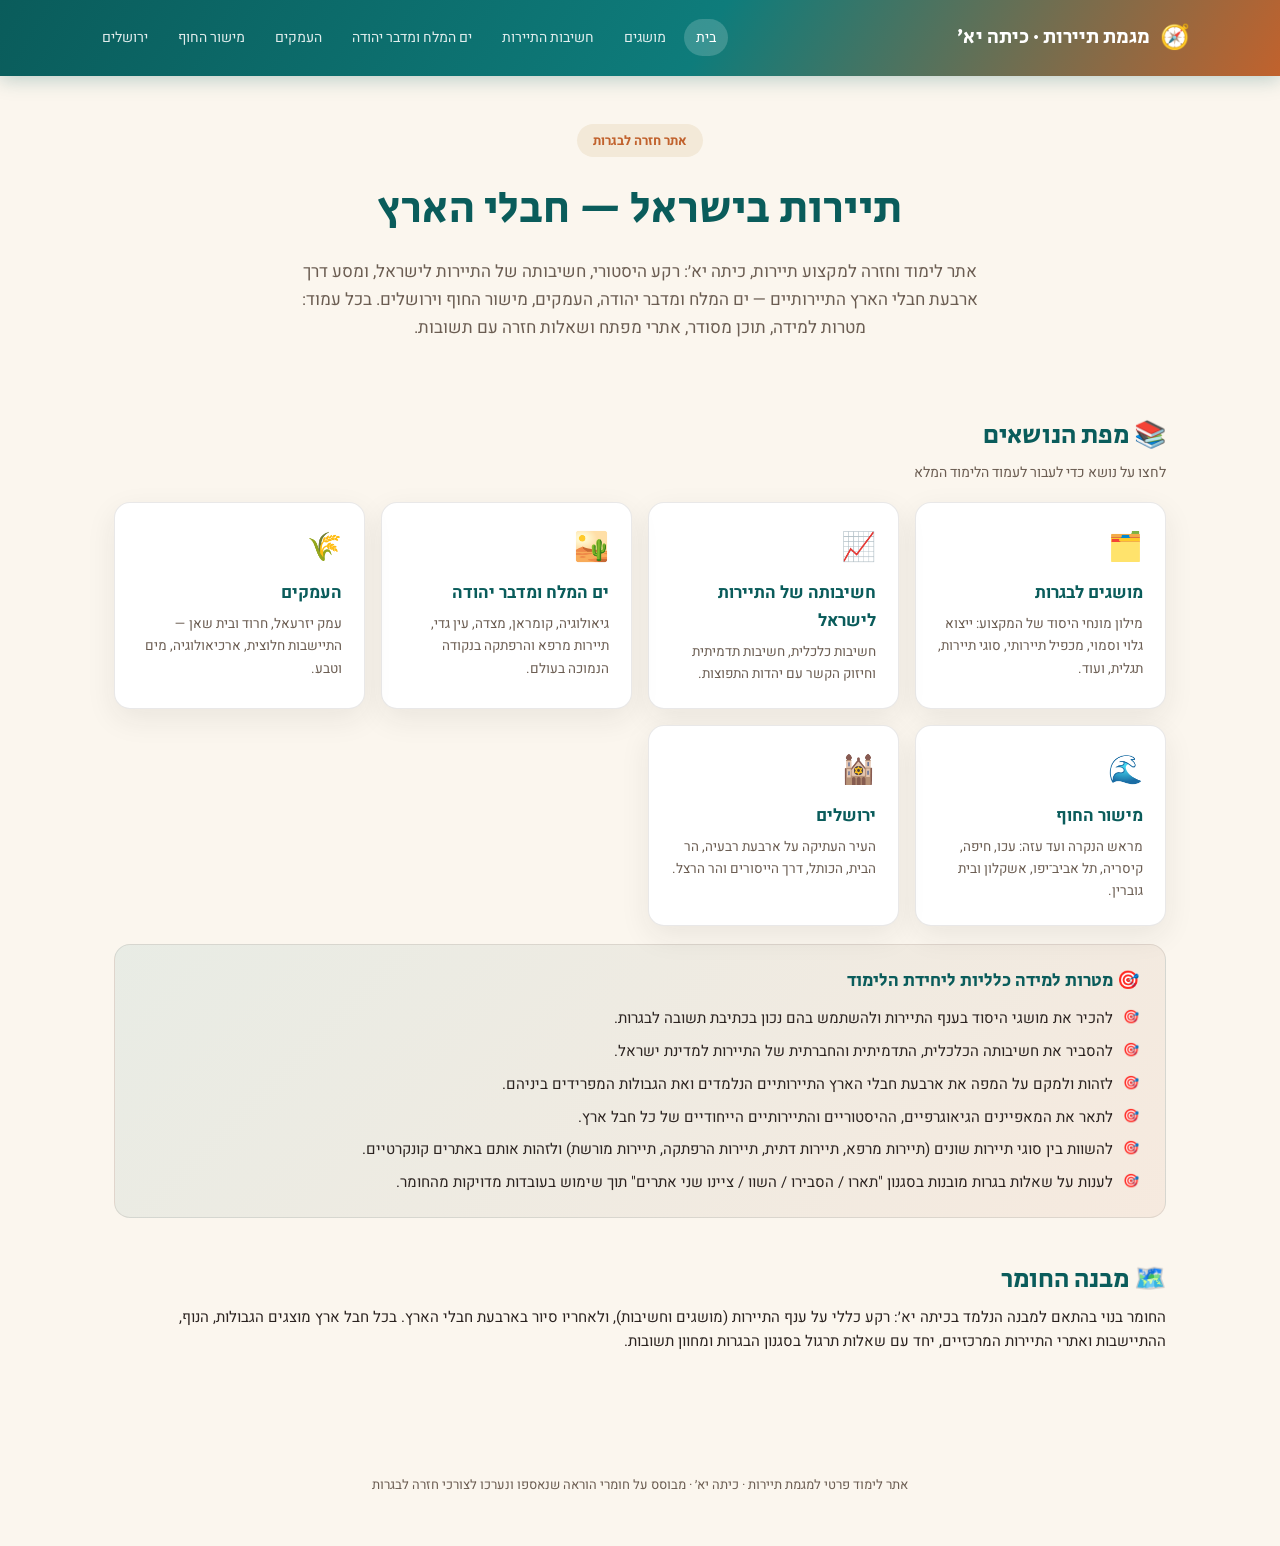
==== index.html @ bbb422c7 "Add files via upload" ====
<!DOCTYPE html>
<html lang="he" dir="rtl">
<head>
<meta charset="UTF-8">
<meta name="viewport" content="width=device-width, initial-scale=1.0">
<title>מגמת תיירות כיתה יא — חזרה לבגרות</title>
<link href="https://fonts.googleapis.com/css2?family=Heebo:wght@300;400;500;700;800&family=Secular+One&display=swap" rel="stylesheet">
<link rel="stylesheet" href="style.css">
</head>
<body>

<header class="site-header">
  <div class="header-inner">
    <div class="brand"><span class="emoji">🧭</span> מגמת תיירות · כיתה יא׳</div>
    <nav class="main-nav">
      <a href="index.html" class="active">בית</a>
      <a href="musagim.html">מושגים</a>
      <a href="hashivut.html">חשיבות התיירות</a>
      <a href="yam-hamelach.html">ים המלח ומדבר יהודה</a>
      <a href="haamakim.html">העמקים</a>
      <a href="mishor-hachof.html">מישור החוף</a>
      <a href="yerushalayim.html">ירושלים</a>
    </nav>
  </div>
</header>

<section class="hero">
  <span class="eyebrow">אתר חזרה לבגרות</span>
  <h1>תיירות בישראל — חבלי הארץ</h1>
  <p class="lead">אתר לימוד וחזרה למקצוע תיירות, כיתה יא׳: רקע היסטורי, חשיבותה של התיירות לישראל, ומסע דרך ארבעת חבלי הארץ התיירותיים — ים המלח ומדבר יהודה, העמקים, מישור החוף וירושלים. בכל עמוד: מטרות למידה, תוכן מסודר, אתרי מפתח ושאלות חזרה עם תשובות.</p>
</section>

<main>

  <div class="section">
    <div class="section-title">📚 מפת הנושאים</div>
    <div class="section-sub">לחצו על נושא כדי לעבור לעמוד הלימוד המלא</div>
    <div class="grid">
      <a class="region-card" href="musagim.html">
        <div class="emoji">🗂️</div>
        <h3>מושגים לבגרות</h3>
        <p>מילון מונחי היסוד של המקצוע: ייצוא גלוי וסמוי, מכפיל תיירותי, סוגי תיירות, תגלית, ועוד.</p>
      </a>
      <a class="region-card" href="hashivut.html">
        <div class="emoji">📈</div>
        <h3>חשיבותה של התיירות לישראל</h3>
        <p>חשיבות כלכלית, חשיבות תדמיתית וחיזוק הקשר עם יהדות התפוצות.</p>
      </a>
      <a class="region-card" href="yam-hamelach.html">
        <div class="emoji">🏜️</div>
        <h3>ים המלח ומדבר יהודה</h3>
        <p>גיאולוגיה, קומראן, מצדה, עין גדי, תיירות מרפא והרפתקה בנקודה הנמוכה בעולם.</p>
      </a>
      <a class="region-card" href="haamakim.html">
        <div class="emoji">🌾</div>
        <h3>העמקים</h3>
        <p>עמק יזרעאל, חרוד ובית שאן — התיישבות חלוצית, ארכיאולוגיה, מים וטבע.</p>
      </a>
      <a class="region-card" href="mishor-hachof.html">
        <div class="emoji">🌊</div>
        <h3>מישור החוף</h3>
        <p>מראש הנקרה ועד עזה: עכו, חיפה, קיסריה, תל אביב־יפו, אשקלון ובית גוברין.</p>
      </a>
      <a class="region-card" href="yerushalayim.html">
        <div class="emoji">🕍</div>
        <h3>ירושלים</h3>
        <p>העיר העתיקה על ארבעת רבעיה, הר הבית, הכותל, דרך הייסורים והר הרצל.</p>
      </a>
    </div>
  </div>

  <div class="section goals-box">
    <h2>🎯 מטרות למידה כלליות ליחידת הלימוד</h2>
    <ul>
      <li>להכיר את מושגי היסוד בענף התיירות ולהשתמש בהם נכון בכתיבת תשובה לבגרות.</li>
      <li>להסביר את חשיבותה הכלכלית, התדמיתית והחברתית של התיירות למדינת ישראל.</li>
      <li>לזהות ולמקם על המפה את ארבעת חבלי הארץ התיירותיים הנלמדים ואת הגבולות המפרידים ביניהם.</li>
      <li>לתאר את המאפיינים הגיאוגרפיים, ההיסטוריים והתיירותיים הייחודיים של כל חבל ארץ.</li>
      <li>להשוות בין סוגי תיירות שונים (תיירות מרפא, תיירות דתית, תיירות הרפתקה, תיירות מורשת) ולזהות אותם באתרים קונקרטיים.</li>
      <li>לענות על שאלות בגרות מובנות בסגנון "תארו / הסבירו / השוו / ציינו שני אתרים" תוך שימוש בעובדות מדויקות מהחומר.</li>
    </ul>
  </div>

  <div class="section">
    <div class="section-title">🗺️ מבנה החומר</div>
    <div class="prose">
      <p>החומר בנוי בהתאם למבנה הנלמד בכיתה יא׳: רקע כללי על ענף התיירות (מושגים וחשיבות), ולאחריו סיור בארבעת חבלי הארץ. בכל חבל ארץ מוצגים הגבולות, הנוף, ההתיישבות ואתרי התיירות המרכזיים, יחד עם שאלות תרגול בסגנון הבגרות ומחוון תשובות.</p>
    </div>
  </div>

</main>

<footer class="site-footer">
  אתר לימוד פרטי למגמת תיירות · כיתה יא׳ · מבוסס על חומרי הוראה שנאספו ונערכו לצורכי חזרה לבגרות
</footer>

</body>
</html>
---- style.css ----
/* מגמת תיירות — כיתה יא — אתר חזרה לבגרות */
*, *::before, *::after { box-sizing: border-box; margin: 0; padding: 0; }

:root {
  --sand: #FBF6EE;
  --sand-2: #F3E9D8;
  --card: #FFFFFF;
  --ink: #2B2320;
  --ink-soft: #6B5D52;
  --teal: #0E7C7B;
  --teal-dark: #0A5C5B;
  --terracotta: #C1622D;
  --terracotta-light: #E8935A;
  --gold: #C99A2E;
  --border: rgba(43,35,32,0.10);
  --shadow: 0 10px 30px rgba(43,35,32,0.08);
  --radius: 16px;
  --font-display: 'Secular One', 'Heebo', sans-serif;
}

html { scroll-behavior: smooth; }

body {
  font-family: 'Heebo', sans-serif;
  background: var(--sand);
  color: var(--ink);
  line-height: 1.65;
  min-height: 100vh;
}

a { color: var(--teal-dark); text-decoration: none; }
a:hover { text-decoration: underline; }

img { max-width: 100%; display: block; }

/* ===== Header ===== */
header.site-header {
  background: linear-gradient(120deg, var(--teal-dark), var(--teal) 55%, var(--terracotta));
  color: #fff;
  padding: 18px 24px;
  position: sticky;
  top: 0;
  z-index: 50;
  box-shadow: 0 4px 18px rgba(10,92,91,0.25);
}
.header-inner {
  max-width: 1100px;
  margin: 0 auto;
  display: flex;
  align-items: center;
  justify-content: space-between;
  gap: 16px;
  flex-wrap: wrap;
}
.brand {
  display: flex;
  align-items: center;
  gap: 10px;
  font-family: var(--font-display);
  font-size: 20px;
}
.brand .emoji { font-size: 24px; }
nav.main-nav {
  display: flex;
  gap: 6px;
  flex-wrap: wrap;
  font-size: 14px;
}
nav.main-nav a {
  color: #fff;
  opacity: 0.88;
  padding: 7px 12px;
  border-radius: 999px;
  transition: background 0.15s, opacity 0.15s;
}
nav.main-nav a:hover, nav.main-nav a.active {
  background: rgba(255,255,255,0.18);
  opacity: 1;
  text-decoration: none;
}

/* ===== Hero ===== */
.hero {
  max-width: 1100px;
  margin: 0 auto;
  padding: 48px 24px 20px;
  text-align: center;
}
.hero .eyebrow {
  display: inline-block;
  background: var(--sand-2);
  color: var(--terracotta);
  font-weight: 700;
  font-size: 13px;
  padding: 6px 16px;
  border-radius: 999px;
  margin-bottom: 16px;
}
.hero h1 {
  font-family: var(--font-display);
  font-size: clamp(28px, 5vw, 44px);
  font-weight: 400;
  color: var(--teal-dark);
  margin-bottom: 12px;
}
.hero p.lead {
  color: var(--ink-soft);
  font-size: 17px;
  max-width: 680px;
  margin: 0 auto;
}

/* ===== Layout ===== */
main {
  max-width: 1100px;
  margin: 0 auto;
  padding: 12px 24px 80px;
}

.section {
  margin-top: 40px;
}
.section-title {
  font-family: var(--font-display);
  font-size: 26px;
  font-weight: 400;
  color: var(--teal-dark);
  margin-bottom: 4px;
  display: flex;
  align-items: center;
  gap: 10px;
}
.section-sub {
  color: var(--ink-soft);
  font-size: 14px;
  margin-bottom: 18px;
}

/* ===== Learning objectives box ===== */
.goals-box {
  background: linear-gradient(135deg, rgba(14,124,123,0.08), rgba(193,98,45,0.08));
  border: 1px solid var(--border);
  border-radius: var(--radius);
  padding: 22px 26px;
  margin: 18px 0 30px;
}
.goals-box h2 {
  font-family: var(--font-display);
  font-weight: 400;
  font-size: 18px;
  color: var(--teal-dark);
  margin-bottom: 10px;
  display: flex;
  align-items: center;
  gap: 8px;
}
.goals-box ul { list-style: none; display: grid; gap: 8px; }
.goals-box li {
  padding-right: 26px;
  position: relative;
  font-size: 15px;
}
.goals-box li::before {
  content: "🎯";
  position: absolute;
  right: 0;
  top: 0;
  font-size: 13px;
}

/* ===== Cards / grid ===== */
.grid {
  display: grid;
  grid-template-columns: repeat(auto-fit, minmax(230px, 1fr));
  gap: 16px;
  margin: 16px 0;
}
.card {
  background: var(--card);
  border: 1px solid var(--border);
  border-radius: var(--radius);
  padding: 18px 20px;
  box-shadow: var(--shadow);
}
.card h3 {
  font-size: 16px;
  color: var(--teal-dark);
  margin-bottom: 8px;
  display: flex;
  align-items: center;
  gap: 6px;
}
.card p, .card ul { font-size: 14px; color: var(--ink); }
.card ul { padding-right: 18px; margin-top: 6px; }
.card .tag {
  display: inline-block;
  font-size: 11px;
  font-weight: 700;
  color: var(--terracotta);
  background: rgba(193,98,45,0.08);
  padding: 2px 9px;
  border-radius: 999px;
  margin-bottom: 8px;
}

/* nav cards on home page */
.region-card {
  display: block;
  background: var(--card);
  border: 1px solid var(--border);
  border-radius: var(--radius);
  padding: 22px;
  box-shadow: var(--shadow);
  transition: transform 0.15s ease, box-shadow 0.15s ease;
}
.region-card:hover {
  transform: translateY(-3px);
  box-shadow: 0 16px 34px rgba(43,35,32,0.14);
  text-decoration: none;
}
.region-card .emoji { font-size: 28px; margin-bottom: 8px; }
.region-card h3 { font-size: 17px; color: var(--teal-dark); margin-bottom: 6px; }
.region-card p { font-size: 13.5px; color: var(--ink-soft); }

/* ===== Prose sections ===== */
.prose h3 {
  font-size: 18px;
  color: var(--terracotta);
  margin: 26px 0 8px;
  display: flex;
  align-items: center;
  gap: 8px;
}
.prose h4 {
  font-size: 15.5px;
  color: var(--teal-dark);
  margin: 16px 0 6px;
}
.prose p { margin-bottom: 10px; font-size: 15px; }
.prose ul, .prose ol { padding-right: 22px; margin-bottom: 10px; font-size: 15px; }
.prose li { margin-bottom: 4px; }
.prose strong { color: var(--teal-dark); }

.divider {
  border: none;
  border-top: 1px dashed var(--border);
  margin: 28px 0;
}

/* ===== Sites table ===== */
.sites-table {
  width: 100%;
  border-collapse: collapse;
  background: var(--card);
  border-radius: var(--radius);
  overflow: hidden;
  box-shadow: var(--shadow);
  font-size: 14px;
  margin: 16px 0;
}
.sites-table th {
  background: var(--teal-dark);
  color: #fff;
  padding: 10px 14px;
  text-align: right;
  font-weight: 600;
  font-size: 13px;
}
.sites-table td {
  padding: 10px 14px;
  border-top: 1px solid var(--border);
  vertical-align: top;
}
.sites-table tr:nth-child(even) td { background: var(--sand-2); }

/* ===== Terms glossary ===== */
.term-card {
  background: var(--card);
  border: 1px solid var(--border);
  border-right: 4px solid var(--gold);
  border-radius: 12px;
  padding: 14px 18px;
  box-shadow: var(--shadow);
}
.term-card .term-num {
  font-size: 11px;
  color: var(--terracotta);
  font-weight: 700;
}
.term-card h3 {
  font-size: 15.5px;
  color: var(--teal-dark);
  margin: 2px 0 6px;
}
.term-card p { font-size: 13.5px; color: var(--ink); }

/* ===== Q&A accordion ===== */
details.qa {
  background: var(--card);
  border: 1px solid var(--border);
  border-radius: 12px;
  margin-bottom: 10px;
  box-shadow: var(--shadow);
  overflow: hidden;
}
details.qa > summary {
  cursor: pointer;
  padding: 14px 18px;
  font-weight: 600;
  font-size: 14.5px;
  color: var(--ink);
  list-style: none;
  display: flex;
  align-items: flex-start;
  gap: 10px;
}
details.qa > summary::-webkit-details-marker { display: none; }
details.qa > summary::before {
  content: "❓";
  flex-shrink: 0;
}
details.qa[open] > summary { border-bottom: 1px solid var(--border); color: var(--teal-dark); }
details.qa .answer {
  padding: 12px 18px 16px;
  font-size: 14px;
  background: var(--sand-2);
}
details.qa .answer::before {
  content: "✅ ";
}

/* ===== Source note ===== */
.source-note {
  background: var(--sand-2);
  border-radius: 12px;
  padding: 14px 18px;
  font-size: 12.5px;
  color: var(--ink-soft);
  margin-top: 30px;
}

/* ===== Breadcrumb ===== */
.breadcrumb {
  font-size: 13px;
  color: var(--ink-soft);
  margin-bottom: 10px;
}
.breadcrumb a { color: var(--ink-soft); }

/* ===== Footer ===== */
footer.site-footer {
  text-align: center;
  padding: 30px 24px 50px;
  color: var(--ink-soft);
  font-size: 13px;
}

@media (max-width: 640px) {
  nav.main-nav { justify-content: center; width: 100%; }
  .header-inner { justify-content: center; text-align: center; }
}
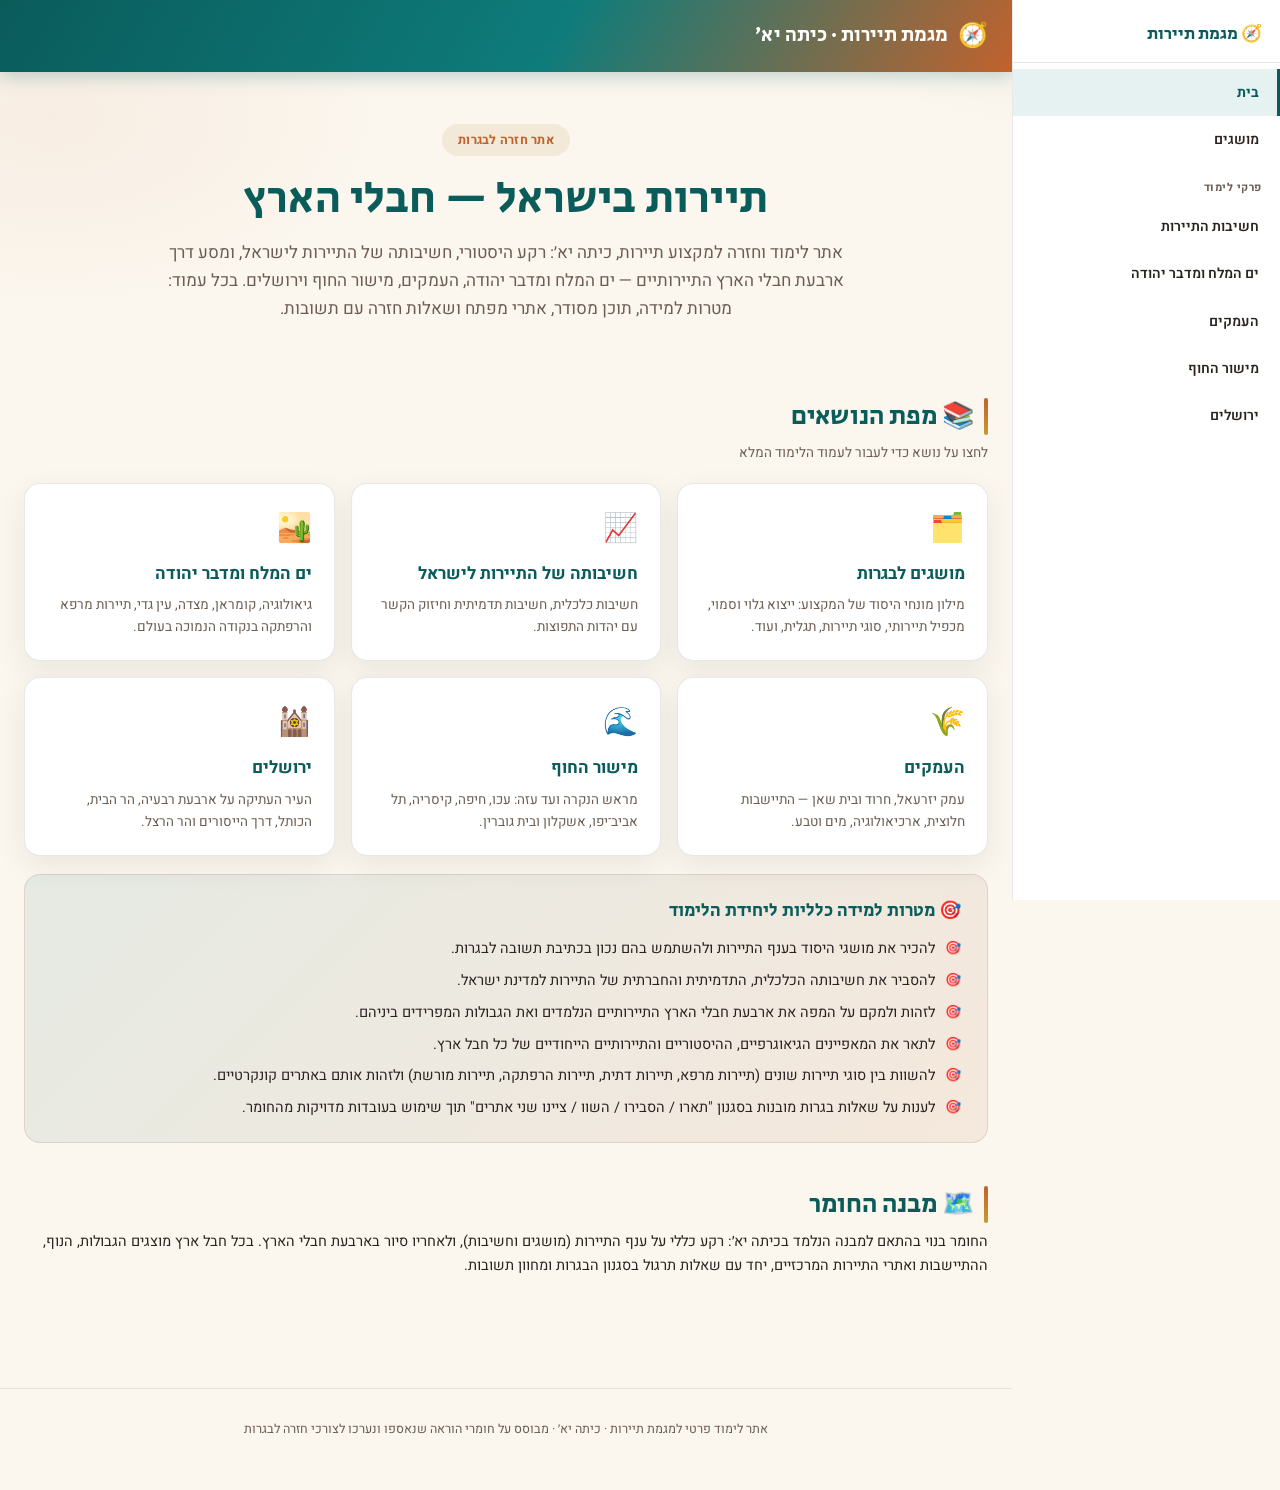
==== commit 559824fc: "הוספת סרגל צדדי לניווט ומשוב תשובות פתוחות ישירות בעמוד - סרגל צדדי (side-nav) מחליף את תפריט הניווט" ====
--- a/index.html
+++ b/index.html
@@ -8,6 +8,23 @@
 <link rel="stylesheet" href="style.css">
 </head>
 <body>
+
+<button class="sidebar-toggle" onclick="toggleSidebar(true)" aria-label="תפריט">☰</button>
+<div class="side-nav-overlay" id="sideNavOverlay" onclick="toggleSidebar(false)"></div>
+<nav class="side-nav" id="sideNav">
+  <div class="side-nav-head">
+    <span>🧭 מגמת תיירות</span>
+    <button class="side-nav-close" onclick="toggleSidebar(false)" aria-label="סגירה">✕</button>
+  </div>
+  <a href="index.html" class="active">בית</a>
+  <a href="musagim.html">מושגים</a>
+  <div class="side-nav-divider">פרקי לימוד</div>
+  <a href="hashivut.html">חשיבות התיירות</a>
+  <a href="yam-hamelach.html">ים המלח ומדבר יהודה</a>
+  <a href="haamakim.html">העמקים</a>
+  <a href="mishor-hachof.html">מישור החוף</a>
+  <a href="yerushalayim.html">ירושלים</a>
+</nav>
 
 <header class="site-header">
   <div class="header-inner">
@@ -94,5 +111,12 @@
   אתר לימוד פרטי למגמת תיירות · כיתה יא׳ · מבוסס על חומרי הוראה שנאספו ונערכו לצורכי חזרה לבגרות
 </footer>
 
+<script>
+function toggleSidebar(open) {
+  document.getElementById('sideNav').classList.toggle('open', open);
+  document.getElementById('sideNavOverlay').classList.toggle('open', open);
+}
+</script>
+
 </body>
 </html>
--- a/style.css
+++ b/style.css
@@ -14,30 +14,51 @@
   --gold: #C99A2E;
   --border: rgba(43,35,32,0.10);
   --shadow: 0 10px 30px rgba(43,35,32,0.08);
+  --shadow-lg: 0 18px 40px rgba(43,35,32,0.14);
   --radius: 16px;
+  --radius-sm: 12px;
   --font-display: 'Secular One', 'Heebo', sans-serif;
-}
-
-html { scroll-behavior: smooth; }
+  --ease: cubic-bezier(.22,1,.36,1);
+}
+
+@media (prefers-reduced-motion: reduce) {
+  *, *::before, *::after { animation-duration: 0.01ms !important; animation-iteration-count: 1 !important; transition-duration: 0.01ms !important; scroll-behavior: auto !important; }
+}
+
+html { scroll-behavior: smooth; -webkit-text-size-adjust: 100%; }
+html, body { max-width: 100%; overflow-x: hidden; }
 
 body {
   font-family: 'Heebo', sans-serif;
-  background: var(--sand);
+  background:
+    radial-gradient(680px 380px at 88% -6%, rgba(14,124,123,0.07), transparent 60%),
+    radial-gradient(600px 340px at 4% 8%, rgba(193,98,45,0.06), transparent 55%),
+    var(--sand);
   color: var(--ink);
   line-height: 1.65;
   min-height: 100vh;
+  font-size: 15.5px;
 }
 
 a { color: var(--teal-dark); text-decoration: none; }
 a:hover { text-decoration: underline; }
 
-img { max-width: 100%; display: block; }
+img { max-width: 100%; display: block; border-radius: var(--radius-sm); }
+iframe, video { max-width: 100%; border-radius: var(--radius-sm); border: none; }
+
+:focus-visible {
+  outline: 3px solid var(--terracotta-light);
+  outline-offset: 2px;
+  border-radius: 4px;
+}
+
+::selection { background: rgba(14,124,123,0.22); color: var(--ink); }
 
 /* ===== Header ===== */
 header.site-header {
   background: linear-gradient(120deg, var(--teal-dark), var(--teal) 55%, var(--terracotta));
   color: #fff;
-  padding: 18px 24px;
+  padding: 16px 24px;
   position: sticky;
   top: 0;
   z-index: 50;
@@ -58,32 +79,83 @@
   gap: 10px;
   font-family: var(--font-display);
   font-size: 20px;
+  white-space: nowrap;
 }
 .brand .emoji { font-size: 24px; }
 nav.main-nav {
-  display: flex;
-  gap: 6px;
-  flex-wrap: wrap;
-  font-size: 14px;
-}
+  display: none;
+}
+/* main-nav הוחלף בסרגל הצדדי (.side-nav) למטה — נשאר במסמך רק כגיבוי, מוסתר בקוד */
 nav.main-nav a {
   color: #fff;
   opacity: 0.88;
-  padding: 7px 12px;
+  padding: 8px 13px;
   border-radius: 999px;
-  transition: background 0.15s, opacity 0.15s;
-}
-nav.main-nav a:hover, nav.main-nav a.active {
-  background: rgba(255,255,255,0.18);
+  transition: background 0.15s var(--ease), opacity 0.15s var(--ease);
+  white-space: nowrap;
+}
+nav.main-nav a:hover, nav.main-nav a:focus-visible {
+  background: rgba(255,255,255,0.16);
   opacity: 1;
   text-decoration: none;
+}
+nav.main-nav a.active {
+  background: rgba(255,255,255,0.94);
+  color: var(--teal-dark);
+  opacity: 1;
+  font-weight: 700;
+  text-decoration: none;
+}
+
+/* ===== סרגל צדדי — ניווט ראשי באתר ===== */
+.sidebar-toggle {
+  position: fixed; top: 14px; right: 14px; z-index: 900;
+  width: 42px; height: 42px; border-radius: 12px; border: 1px solid var(--border);
+  background: var(--card); color: var(--ink); font-size: 19px; cursor: pointer;
+  box-shadow: var(--shadow); display: flex; align-items: center; justify-content: center;
+}
+.sidebar-toggle:hover { border-color: var(--teal); color: var(--teal-dark); }
+.side-nav-overlay {
+  position: fixed; inset: 0; background: rgba(43,35,32,0.4); z-index: 950;
+  opacity: 0; pointer-events: none; transition: opacity 0.2s var(--ease);
+}
+.side-nav-overlay.open { opacity: 1; pointer-events: auto; }
+.side-nav {
+  position: fixed; top: 0; right: 0; bottom: 0; width: 268px; max-width: 82vw;
+  background: var(--card); z-index: 960; box-shadow: -8px 0 30px rgba(43,35,32,0.22);
+  transform: translateX(100%); transition: transform 0.25s var(--ease);
+  display: flex; flex-direction: column; padding: 10px 0 18px; overflow-y: auto;
+}
+.side-nav.open { transform: translateX(0); }
+.side-nav-head {
+  display: flex; align-items: center; justify-content: space-between;
+  padding: 10px 18px 14px; font-family: var(--font-display); font-weight: 400; font-size: 17px;
+  color: var(--teal-dark); border-bottom: 1px solid var(--border); margin-bottom: 6px;
+}
+.side-nav-close { background: none; border: none; font-size: 18px; cursor: pointer; color: var(--ink-soft); }
+.side-nav a {
+  display: block; padding: 12px 18px; color: var(--ink); text-decoration: none;
+  font-size: 14px; font-weight: 600; transition: background 0.15s var(--ease); border-right: 3px solid transparent;
+}
+.side-nav a:hover { background: var(--sand-2); text-decoration: none; }
+.side-nav a.active { color: var(--teal-dark); background: rgba(14,124,123,0.1); border-right-color: var(--teal-dark); font-weight: 700; }
+.side-nav-divider {
+  padding: 16px 18px 6px; font-size: 11px; color: var(--ink-soft); text-transform: uppercase;
+  letter-spacing: 0.05em; font-weight: 700;
+}
+
+@media (min-width: 900px) {
+  .sidebar-toggle, .side-nav-close, .side-nav-overlay { display: none; }
+  .side-nav { transform: translateX(0); box-shadow: none; border-left: 1px solid var(--border); }
+  body { padding-right: 268px; }
+  header.site-header { position: sticky; }
 }
 
 /* ===== Hero ===== */
 .hero {
   max-width: 1100px;
   margin: 0 auto;
-  padding: 48px 24px 20px;
+  padding: clamp(30px, 6vw, 52px) 24px 20px;
   text-align: center;
 }
 .hero .eyebrow {
@@ -91,21 +163,23 @@
   background: var(--sand-2);
   color: var(--terracotta);
   font-weight: 700;
-  font-size: 13px;
+  font-size: 12.5px;
+  letter-spacing: 0.02em;
   padding: 6px 16px;
   border-radius: 999px;
   margin-bottom: 16px;
 }
 .hero h1 {
   font-family: var(--font-display);
-  font-size: clamp(28px, 5vw, 44px);
+  font-size: clamp(26px, 6vw, 44px);
   font-weight: 400;
   color: var(--teal-dark);
   margin-bottom: 12px;
+  line-height: 1.25;
 }
 .hero p.lead {
   color: var(--ink-soft);
-  font-size: 17px;
+  font-size: clamp(14.5px, 2.4vw, 17px);
   max-width: 680px;
   margin: 0 auto;
 }
@@ -117,28 +191,39 @@
   padding: 12px 24px 80px;
 }
 
-.section {
-  margin-top: 40px;
-}
+.section { margin-top: clamp(28px, 5vw, 40px); }
+
 .section-title {
   font-family: var(--font-display);
-  font-size: 26px;
+  font-size: clamp(21px, 3.6vw, 26px);
   font-weight: 400;
   color: var(--teal-dark);
   margin-bottom: 4px;
   display: flex;
   align-items: center;
   gap: 10px;
+  position: relative;
+  padding-right: 14px;
+}
+.section-title::before {
+  content: "";
+  position: absolute;
+  right: 0;
+  top: 3px;
+  bottom: 3px;
+  width: 4px;
+  border-radius: 4px;
+  background: linear-gradient(var(--terracotta), var(--gold));
 }
 .section-sub {
   color: var(--ink-soft);
-  font-size: 14px;
+  font-size: 13.5px;
   margin-bottom: 18px;
 }
 
 /* ===== Learning objectives box ===== */
 .goals-box {
-  background: linear-gradient(135deg, rgba(14,124,123,0.08), rgba(193,98,45,0.08));
+  background: linear-gradient(135deg, rgba(14,124,123,0.09), rgba(193,98,45,0.09));
   border: 1px solid var(--border);
   border-radius: var(--radius);
   padding: 22px 26px;
@@ -158,7 +243,7 @@
 .goals-box li {
   padding-right: 26px;
   position: relative;
-  font-size: 15px;
+  font-size: 14.5px;
 }
 .goals-box li::before {
   content: "🎯";
@@ -181,7 +266,9 @@
   border-radius: var(--radius);
   padding: 18px 20px;
   box-shadow: var(--shadow);
-}
+  transition: transform 0.18s var(--ease), box-shadow 0.18s var(--ease);
+}
+.card:hover { transform: translateY(-2px); box-shadow: var(--shadow-lg); }
 .card h3 {
   font-size: 16px;
   color: var(--teal-dark);
@@ -211,20 +298,33 @@
   border-radius: var(--radius);
   padding: 22px;
   box-shadow: var(--shadow);
-  transition: transform 0.15s ease, box-shadow 0.15s ease;
+  transition: transform 0.18s var(--ease), box-shadow 0.18s var(--ease), border-color 0.18s var(--ease);
+  position: relative;
+  overflow: hidden;
+}
+.region-card::after {
+  content: "";
+  position: absolute;
+  inset: auto -20% -60% auto;
+  width: 140px; height: 140px;
+  background: radial-gradient(circle, rgba(14,124,123,0.10), transparent 70%);
+  opacity: 0;
+  transition: opacity 0.25s var(--ease);
 }
 .region-card:hover {
-  transform: translateY(-3px);
-  box-shadow: 0 16px 34px rgba(43,35,32,0.14);
+  transform: translateY(-4px);
+  box-shadow: var(--shadow-lg);
+  border-color: rgba(14,124,123,0.25);
   text-decoration: none;
 }
+.region-card:hover::after { opacity: 1; }
 .region-card .emoji { font-size: 28px; margin-bottom: 8px; }
 .region-card h3 { font-size: 17px; color: var(--teal-dark); margin-bottom: 6px; }
 .region-card p { font-size: 13.5px; color: var(--ink-soft); }
 
 /* ===== Prose sections ===== */
 .prose h3 {
-  font-size: 18px;
+  font-size: clamp(16.5px, 2.6vw, 18px);
   color: var(--terracotta);
   margin: 26px 0 8px;
   display: flex;
@@ -232,12 +332,12 @@
   gap: 8px;
 }
 .prose h4 {
-  font-size: 15.5px;
+  font-size: 15px;
   color: var(--teal-dark);
   margin: 16px 0 6px;
 }
-.prose p { margin-bottom: 10px; font-size: 15px; }
-.prose ul, .prose ol { padding-right: 22px; margin-bottom: 10px; font-size: 15px; }
+.prose p { margin-bottom: 10px; font-size: 14.5px; }
+.prose ul, .prose ol { padding-right: 22px; margin-bottom: 10px; font-size: 14.5px; }
 .prose li { margin-bottom: 4px; }
 .prose strong { color: var(--teal-dark); }
 
@@ -255,8 +355,9 @@
   border-radius: var(--radius);
   overflow: hidden;
   box-shadow: var(--shadow);
-  font-size: 14px;
+  font-size: 13.5px;
   margin: 16px 0;
+  -webkit-overflow-scrolling: touch;
 }
 .sites-table th {
   background: var(--teal-dark);
@@ -264,7 +365,9 @@
   padding: 10px 14px;
   text-align: right;
   font-weight: 600;
-  font-size: 13px;
+  font-size: 12.5px;
+  position: sticky;
+  top: 0;
 }
 .sites-table td {
   padding: 10px 14px;
@@ -281,14 +384,16 @@
   border-radius: 12px;
   padding: 14px 18px;
   box-shadow: var(--shadow);
-}
+  transition: transform 0.15s var(--ease), box-shadow 0.15s var(--ease);
+}
+.term-card:hover { transform: translateY(-2px); box-shadow: var(--shadow-lg); }
 .term-card .term-num {
   font-size: 11px;
   color: var(--terracotta);
   font-weight: 700;
 }
 .term-card h3 {
-  font-size: 15.5px;
+  font-size: 15px;
   color: var(--teal-dark);
   margin: 2px 0 6px;
 }
@@ -302,18 +407,22 @@
   margin-bottom: 10px;
   box-shadow: var(--shadow);
   overflow: hidden;
-}
+  transition: box-shadow 0.15s var(--ease);
+}
+details.qa[open] { box-shadow: var(--shadow-lg); }
 details.qa > summary {
   cursor: pointer;
   padding: 14px 18px;
   font-weight: 600;
-  font-size: 14.5px;
+  font-size: 14px;
   color: var(--ink);
   list-style: none;
   display: flex;
   align-items: flex-start;
   gap: 10px;
-}
+  transition: background 0.15s var(--ease);
+}
+details.qa > summary:hover { background: var(--sand-2); }
 details.qa > summary::-webkit-details-marker { display: none; }
 details.qa > summary::before {
   content: "❓";
@@ -322,12 +431,157 @@
 details.qa[open] > summary { border-bottom: 1px solid var(--border); color: var(--teal-dark); }
 details.qa .answer {
   padding: 12px 18px 16px;
-  font-size: 14px;
+  font-size: 13.5px;
   background: var(--sand-2);
+  animation: qa-open 0.2s var(--ease);
 }
 details.qa .answer::before {
   content: "✅ ";
 }
+@keyframes qa-open {
+  from { opacity: 0; transform: translateY(-4px); }
+  to { opacity: 1; transform: translateY(0); }
+}
+
+/* ===== Interactive quiz ===== */
+.quiz-box {
+  background: var(--card);
+  border: 1px solid var(--border);
+  border-radius: var(--radius);
+  padding: 24px 26px;
+  box-shadow: var(--shadow);
+  position: relative;
+}
+.quiz-box::before {
+  content: "";
+  position: absolute;
+  inset: 0 0 auto 0;
+  height: 5px;
+  border-radius: var(--radius) var(--radius) 0 0;
+  background: linear-gradient(90deg, var(--teal-dark), var(--gold), var(--terracotta));
+}
+.quiz-box .quiz-intro {
+  color: var(--ink-soft);
+  font-size: 13.5px;
+  margin-bottom: 18px;
+}
+.quiz-q {
+  border-top: 1px dashed var(--border);
+  padding: 18px 0;
+}
+.quiz-q:first-of-type { border-top: none; padding-top: 0; }
+.quiz-q .q-title {
+  font-weight: 700;
+  font-size: 14.5px;
+  margin-bottom: 12px;
+  display: flex;
+  gap: 8px;
+}
+.quiz-q .q-num {
+  flex-shrink: 0;
+  background: var(--teal-dark);
+  color: #fff;
+  width: 24px;
+  height: 24px;
+  border-radius: 50%;
+  display: flex;
+  align-items: center;
+  justify-content: center;
+  font-size: 12px;
+}
+.quiz-q .options {
+  display: grid;
+  gap: 8px;
+}
+.quiz-q .opt {
+  text-align: right;
+  background: var(--sand-2);
+  border: 1px solid var(--border);
+  border-radius: 10px;
+  padding: 12px 14px;
+  font-family: 'Heebo', sans-serif;
+  font-size: 13.5px;
+  color: var(--ink);
+  cursor: pointer;
+  transition: background 0.15s var(--ease), border-color 0.15s var(--ease), transform 0.12s var(--ease);
+  min-height: 44px;
+}
+.quiz-q .opt:not(:disabled):hover { background: #fff; border-color: var(--teal); }
+.quiz-q .opt.selected { border-color: var(--teal); background: #fff; box-shadow: 0 0 0 3px rgba(14,124,123,0.14); }
+.quiz-q .opt.correct { background: rgba(14,124,123,0.15); border-color: var(--teal-dark); font-weight: 700; }
+.quiz-q .opt.correct::before { content: "✔ "; }
+.quiz-q .opt.incorrect { background: rgba(193,98,45,0.12); border-color: var(--terracotta); }
+.quiz-q .opt.incorrect::before { content: "✘ "; }
+.quiz-q .opt:disabled { cursor: default; }
+.quiz-q .opt:not(:disabled):active { transform: scale(0.99); }
+.quiz-q .q-explain {
+  margin-top: 10px;
+  font-size: 13px;
+  color: var(--ink-soft);
+  background: var(--sand-2);
+  border-radius: 8px;
+  padding: 10px 14px;
+  border-right: 3px solid var(--gold);
+  display: none;
+}
+.quiz-q .q-explain.show { display: block; animation: qa-open 0.2s var(--ease); }
+.quiz-actions {
+  margin-top: 20px;
+  display: flex;
+  align-items: center;
+  gap: 14px;
+  flex-wrap: wrap;
+}
+.quiz-actions button {
+  background: var(--teal-dark);
+  color: #fff;
+  border: none;
+  border-radius: 999px;
+  padding: 12px 24px;
+  font-family: 'Heebo', sans-serif;
+  font-weight: 700;
+  font-size: 14px;
+  cursor: pointer;
+  transition: background 0.15s var(--ease), transform 0.12s var(--ease);
+  min-height: 44px;
+}
+.quiz-actions button:hover { background: var(--teal); }
+.quiz-actions button:active { transform: scale(0.98); }
+.quiz-score {
+  font-weight: 700;
+  color: var(--teal-dark);
+  font-size: 15px;
+  display: none;
+  background: rgba(14,124,123,0.10);
+  padding: 8px 16px;
+  border-radius: 999px;
+}
+.quiz-score.show { display: inline-block; animation: qa-open 0.25s var(--ease); }
+
+/* ===== Real bagrut question ===== */
+.bagrut-real {
+  background: var(--card);
+  border: 1px solid var(--border);
+  border-right: 4px solid var(--gold);
+  border-radius: 12px;
+  padding: 18px 22px;
+  margin-bottom: 14px;
+  box-shadow: var(--shadow);
+  transition: box-shadow 0.15s var(--ease);
+}
+.bagrut-real:hover { box-shadow: var(--shadow-lg); }
+.bagrut-real .bagrut-badge {
+  display: inline-block;
+  font-size: 11px;
+  font-weight: 700;
+  color: #8a6a12;
+  background: rgba(201,154,46,0.15);
+  padding: 4px 11px;
+  border-radius: 999px;
+  margin-bottom: 10px;
+}
+.bagrut-real p { font-size: 14px; margin-bottom: 6px; }
+.bagrut-real a { font-weight: 600; }
 
 /* ===== Source note ===== */
 .source-note {
@@ -352,10 +606,278 @@
   text-align: center;
   padding: 30px 24px 50px;
   color: var(--ink-soft);
-  font-size: 13px;
-}
-
+  font-size: 12.5px;
+  border-top: 1px solid var(--border);
+  margin-top: 20px;
+}
+
+/* ===== Responsive: tablet ===== */
+@media (max-width: 900px) {
+  main { padding: 12px 18px 70px; }
+  .hero { padding-left: 18px; padding-right: 18px; }
+  .grid { grid-template-columns: repeat(auto-fit, minmax(200px, 1fr)); }
+}
+
+/* ===== Responsive: mobile ===== */
 @media (max-width: 640px) {
-  nav.main-nav { justify-content: center; width: 100%; }
+  body { font-size: 15px; }
+  header.site-header { padding: 12px 16px; }
   .header-inner { justify-content: center; text-align: center; }
-}
+  .brand { font-size: 17px; }
+  nav.main-nav { justify-content: center; width: 100%; gap: 5px; font-size: 12.5px; }
+  nav.main-nav a { padding: 7px 11px; }
+
+  .hero { padding: 26px 16px 14px; }
+  .hero .eyebrow { font-size: 11.5px; padding: 5px 13px; }
+
+  main { padding: 10px 16px 60px; }
+  .section { margin-top: 26px; }
+
+  .goals-box, .quiz-box { padding: 18px 16px; }
+  .card, .region-card { padding: 16px 16px; }
+  .term-card { padding: 12px 14px; }
+  .bagrut-real { padding: 15px 16px; }
+
+  details.qa > summary { padding: 12px 14px; font-size: 13.5px; }
+  details.qa .answer { padding: 10px 14px 14px; }
+
+  .quiz-q .q-title { font-size: 14px; }
+  .quiz-actions { gap: 10px; }
+  .quiz-actions button { flex: 1 1 auto; text-align: center; }
+  .quiz-score { flex: 1 1 100%; text-align: center; }
+
+  .sites-table { display: block; overflow-x: auto; font-size: 12.5px; }
+}
+
+/* ===== Responsive: small phones ===== */
+@media (max-width: 400px) {
+  nav.main-nav a { padding: 6px 9px; font-size: 12px; }
+  .hero h1 { font-size: 24px; }
+  .section-title { font-size: 20px; }
+}
+
+/* ===== בוט שאלות — מבוסס אך ורק על חומר הלימוד בדרייב ===== */
+.btn-hint {
+  display: inline-flex; align-items: center; gap: 6px; margin-top: 10px;
+  padding: 8px 14px; border-radius: 20px; border: 1px solid var(--teal);
+  background: rgba(14,124,123,0.07); color: var(--teal); font-weight: 700;
+  font-size: 13px; cursor: pointer; transition: all .2s var(--ease);
+}
+.btn-hint:hover { background: var(--teal); color: #fff; }
+
+.open-answer { margin-top: 12px; display: flex; flex-direction: column; gap: 8px; }
+.open-answer-input {
+  width: 100%; min-height: 90px; padding: 10px 12px; border-radius: 10px;
+  border: 1px solid rgba(14,124,123,0.25); background: #fff; color: var(--ink);
+  font-family: inherit; font-size: 14px; resize: vertical;
+}
+.open-answer-input:focus { outline: none; border-color: var(--teal); }
+.btn-check { border-color: var(--terracotta); color: var(--terracotta); background: rgba(193,98,45,0.07); align-self: flex-start; margin-top: 0; }
+.btn-check:hover { background: var(--terracotta); color: #fff; }
+
+.open-answer-feedback {
+  display: none; margin-top: 2px; padding: 12px 14px; border-radius: 10px;
+  background: var(--sand-2); border-right: 3px solid var(--teal);
+  color: var(--ink); font-size: 14px; line-height: 1.65; white-space: pre-wrap;
+}
+.open-answer-feedback.show { display: block; }
+.open-answer-feedback.loading { color: var(--ink-soft); font-style: italic; border-right-color: var(--gold); }
+
+.bot-toggle {
+  position: fixed; bottom: 22px; left: 22px; z-index: 500;
+  display: flex; align-items: center; gap: 8px; padding: 12px 18px;
+  border-radius: 30px; border: none; cursor: pointer;
+  background: linear-gradient(135deg, var(--teal), var(--terracotta)); color: #fff;
+  font-weight: 700; font-size: 14px; box-shadow: 0 8px 24px rgba(43,35,32,0.25);
+}
+.bot-toggle:hover { filter: brightness(1.07); }
+
+.bot-widget {
+  position: fixed; bottom: 22px; left: 22px; z-index: 501;
+  width: min(360px, calc(100vw - 32px)); max-height: min(520px, calc(100vh - 60px));
+  background: var(--card); border-radius: 18px; box-shadow: 0 20px 50px rgba(43,35,32,0.28);
+  display: none; flex-direction: column; overflow: hidden; border: 1px solid var(--border);
+}
+.bot-widget.open { display: flex; }
+.bot-widget-head {
+  display: flex; align-items: center; justify-content: space-between;
+  padding: 14px 16px; background: linear-gradient(135deg, var(--teal), var(--terracotta)); color: #fff;
+}
+.bot-widget-head strong { font-size: 14px; }
+.bot-widget-close { background: none; border: none; color: #fff; font-size: 18px; cursor: pointer; line-height: 1; }
+.bot-widget-sub { padding: 8px 16px; font-size: 11px; color: var(--muted, #7a6f66); background: var(--sand); border-bottom: 1px solid var(--border); }
+.bot-log { flex: 1; overflow-y: auto; padding: 14px; display: flex; flex-direction: column; gap: 10px; min-height: 120px; }
+.bot-msg { max-width: 88%; padding: 9px 13px; border-radius: 14px; font-size: 13.5px; line-height: 1.55; white-space: pre-wrap; }
+.bot-msg-user { align-self: flex-end; background: var(--teal); color: #fff; border-bottom-left-radius: 4px; }
+.bot-msg-bot { align-self: flex-start; background: var(--sand); border: 1px solid var(--border); border-bottom-right-radius: 4px; }
+.bot-widget-form { display: flex; gap: 8px; padding: 12px; border-top: 1px solid var(--border); }
+.bot-widget-form input {
+  flex: 1; padding: 10px 13px; border-radius: 12px; border: 1px solid var(--border);
+  font-family: inherit; font-size: 13.5px; outline: none;
+}
+.bot-widget-form input:focus { border-color: var(--teal); }
+.bot-widget-form button {
+  padding: 10px 16px; border-radius: 12px; border: none; background: var(--teal); color: #fff;
+  font-weight: 700; cursor: pointer; font-size: 13px;
+}
+.bot-widget-form button:hover { filter: brightness(1.1); }
+
+@media (max-width: 480px) {
+  .bot-toggle, .bot-widget { left: 12px; bottom: 12px; }
+  .bot-widget { width: calc(100vw - 24px); }
+}
+
+/* ===== מילון מונחים צף — מבוסס על CONCEPTS ממושגים.html ===== */
+.gloss-toggle {
+  position: fixed; bottom: 84px; left: 22px; z-index: 500;
+  display: flex; align-items: center; gap: 8px; padding: 12px 18px;
+  border-radius: 30px; border: none; cursor: pointer;
+  background: linear-gradient(135deg, var(--terracotta), var(--gold)); color: #fff;
+  font-weight: 700; font-size: 14px; box-shadow: 0 8px 24px rgba(43,35,32,0.25);
+}
+.gloss-toggle:hover { filter: brightness(1.07); }
+.gloss-widget {
+  position: fixed; bottom: 84px; left: 22px; z-index: 501;
+  width: min(360px, calc(100vw - 32px)); max-height: min(460px, calc(100vh - 120px));
+  background: var(--card); border-radius: 18px; box-shadow: 0 20px 50px rgba(43,35,32,0.28);
+  display: none; flex-direction: column; overflow: hidden; border: 1px solid var(--border);
+}
+.gloss-widget.open { display: flex; }
+.gloss-widget-head {
+  display: flex; align-items: center; justify-content: space-between;
+  padding: 14px 16px; background: linear-gradient(135deg, var(--terracotta), var(--gold)); color: #fff;
+}
+.gloss-widget-head strong { font-size: 14px; }
+.gloss-widget-close { background: none; border: none; color: #fff; font-size: 18px; cursor: pointer; line-height: 1; }
+.gloss-search {
+  margin: 12px 14px 0; padding: 9px 13px; border-radius: 12px; border: 1px solid var(--border);
+  font-family: inherit; font-size: 13.5px; outline: none;
+}
+.gloss-search:focus { border-color: var(--terracotta); }
+.gloss-list { flex: 1; overflow-y: auto; padding: 12px 14px; display: flex; flex-direction: column; gap: 10px; min-height: 120px; }
+.gloss-item { padding-bottom: 10px; border-bottom: 1px solid var(--border); }
+.gloss-item:last-child { border-bottom: none; padding-bottom: 0; }
+.gloss-term { font-weight: 700; color: var(--terracotta); margin-bottom: 3px; font-size: 13.5px; }
+.gloss-def { font-size: 13px; color: var(--ink); line-height: 1.55; }
+.gloss-empty { text-align: center; color: var(--muted, #7a6f66); padding: 20px 0; font-size: 13px; }
+
+@media (max-width: 480px) {
+  .gloss-toggle, .gloss-widget { left: 12px; bottom: 74px; }
+  .gloss-widget { width: calc(100vw - 24px); }
+}
+
+/* ===== ציר זמן — לשימוש רק כשהכרונולוגיה עצמה מלמדת (ר' CONTENT_GUIDE.md) ===== */
+.timeline { display: flex; align-items: flex-start; gap: 0; margin: 18px 0 22px; position: relative; }
+.timeline-item { flex: 1; position: relative; padding: 0 10px; text-align: center; }
+.timeline-item::before {
+  content: ''; position: absolute; top: 7px; right: 50%; left: -50%; height: 2px;
+  background: var(--border);
+}
+.timeline-item:first-child::before { display: none; }
+.timeline-dot {
+  width: 16px; height: 16px; border-radius: 50%; background: var(--terracotta);
+  border: 3px solid var(--card); box-shadow: 0 0 0 2px var(--terracotta);
+  margin: 0 auto 8px; position: relative; z-index: 1;
+}
+.timeline-year { font-family: var(--font-display, inherit); font-weight: 800; font-size: 16px; color: var(--terracotta); }
+.timeline-label { font-size: 13px; font-weight: 700; margin: 2px 0 8px; }
+.timeline-q { text-align: right; font-size: 12.5px; }
+.timeline-q summary { cursor: pointer; color: var(--ink-soft); }
+
+@media (max-width: 640px) {
+  .timeline { flex-direction: column; gap: 18px; }
+  .timeline-item::before { display: none; }
+  .timeline-item { text-align: right; padding: 0; }
+  .timeline-dot { margin: 0 0 6px; }
+}
+
+/* ===== מפת מסלול אינטראקטיבית — "תכנן מסלול" (ר' CONTENT_GUIDE.md, שאלת רכבת העמק) ===== */
+.route-map { background: var(--sand); border: 1px solid var(--border); border-radius: 14px; padding: 16px 18px; margin: 14px 0; }
+.route-hint { font-size: 12.5px; color: var(--ink-soft); margin-bottom: 14px; }
+.route-line { display: flex; align-items: flex-start; gap: 0; position: relative; overflow-x: auto; padding-bottom: 4px; }
+.route-stop { flex: 1; min-width: 90px; position: relative; padding: 0 8px; text-align: center; cursor: pointer; }
+.route-stop::before {
+  content: ''; position: absolute; top: 9px; right: 50%; left: -50%; height: 3px;
+  background: var(--border);
+}
+.route-stop:first-child::before { display: none; }
+.route-dot {
+  width: 20px; height: 20px; border-radius: 50%; background: var(--card);
+  border: 3px solid var(--ink-soft, #6B5D52); margin: 0 auto 6px; position: relative; z-index: 1;
+  transition: all .2s var(--ease); display: flex; align-items: center; justify-content: center;
+  font-size: 11px; color: transparent;
+}
+.route-stop:hover .route-dot { border-color: var(--terracotta); }
+.route-stop.selected .route-dot { background: var(--terracotta); border-color: var(--terracotta); color: #fff; }
+.route-stop.selected .route-dot::after { content: '✓'; }
+.route-stop-label { font-size: 12px; font-weight: 700; line-height: 1.3; }
+.route-stop.selected .route-stop-label { color: var(--terracotta); }
+.route-selected-note { font-size: 12px; color: var(--terracotta); font-weight: 700; margin-top: 10px; min-height: 18px; }
+
+/* ===== מושגים — אשכולות, כרטיסיות, התאמה, חידון ===== */
+.cluster-tabs { display: flex; flex-wrap: wrap; gap: 8px; margin-bottom: 18px; }
+.cluster-tab {
+  padding: 9px 16px; border-radius: 20px; border: 1px solid var(--border);
+  background: var(--card); color: var(--ink); font-family: inherit; font-size: 13px;
+  font-weight: 600; cursor: pointer; transition: all .2s var(--ease);
+}
+.cluster-tab:hover { border-color: var(--teal); }
+.cluster-tab.active { background: var(--teal); border-color: var(--teal); color: #fff; }
+
+.practice-modes { display: flex; gap: 8px; margin-bottom: 16px; flex-wrap: wrap; }
+.practice-mode-btn {
+  padding: 8px 14px; border-radius: 10px; border: 1px solid var(--border); background: var(--sand);
+  color: var(--ink); font-family: inherit; font-size: 13px; font-weight: 700; cursor: pointer;
+}
+.practice-mode-btn.active { background: var(--terracotta); border-color: var(--terracotta); color: #fff; }
+
+/* כרטיסיות */
+.flashcard-wrap { display: flex; flex-direction: column; align-items: center; gap: 16px; padding: 10px 0 20px; }
+.flashcard {
+  width: min(480px, 100%); min-height: 180px; border-radius: 16px; border: 1px solid var(--border);
+  background: var(--card); box-shadow: var(--shadow); display: flex; align-items: center; justify-content: center;
+  text-align: center; padding: 24px; cursor: pointer; font-size: 18px; font-weight: 700; position: relative;
+}
+.flashcard.flipped { background: linear-gradient(160deg, var(--sand), var(--card)); font-size: 15px; font-weight: 400; text-align: right; align-items: flex-start; }
+.flashcard-hint { position: absolute; bottom: 8px; left: 50%; transform: translateX(-50%); font-size: 11px; color: var(--muted, #7a6f66); }
+.flashcard-progress { font-size: 13px; color: var(--muted, #7a6f66); }
+.flashcard-actions { display: flex; gap: 10px; }
+.flashcard-actions button { padding: 10px 20px; border-radius: 10px; border: none; font-family: inherit; font-weight: 700; cursor: pointer; font-size: 13px; }
+.btn-know { background: rgba(14,124,123,0.12); color: var(--teal); border: 1px solid var(--teal) !important; }
+.btn-know:hover { background: var(--teal); color: #fff; }
+.btn-dontknow { background: rgba(193,98,45,0.12); color: var(--terracotta); border: 1px solid var(--terracotta) !important; }
+.btn-dontknow:hover { background: var(--terracotta); color: #fff; }
+
+/* התאמה */
+.match-grid { display: grid; grid-template-columns: 1fr 1fr; gap: 24px; }
+.match-col { display: flex; flex-direction: column; gap: 8px; }
+.match-item {
+  padding: 10px 14px; border-radius: 10px; border: 1px solid var(--border); background: var(--card);
+  font-size: 13.5px; cursor: pointer; text-align: right; transition: all .15s;
+}
+.match-item:hover { border-color: var(--teal); }
+.match-item.selected { border-color: var(--teal); background: rgba(14,124,123,0.1); }
+.match-item.matched { border-color: var(--success, #2e8b57); background: rgba(46,139,87,0.1); opacity: .6; cursor: default; pointer-events: none; }
+.match-item.wrong { border-color: var(--terracotta); background: rgba(193,98,45,0.15); }
+.match-status { text-align: center; margin-top: 14px; font-weight: 700; color: var(--teal); }
+@media (max-width: 640px) { .match-grid { grid-template-columns: 1fr; } }
+
+/* מיון אתרים לקטגוריה (many-to-one, שונה מהתאמת מושג↔הגדרה שהיא 1:1) */
+.sort-pool { display: flex; flex-wrap: wrap; gap: 8px; margin-bottom: 20px; }
+.sort-chip {
+  padding: 9px 15px; border-radius: 20px; border: 1px solid var(--border); background: var(--card);
+  font-size: 13.5px; font-weight: 600; cursor: pointer; transition: all .15s;
+}
+.sort-chip:hover { border-color: var(--teal); }
+.sort-chip.selected { border-color: var(--teal); background: rgba(14,124,123,0.12); box-shadow: 0 0 0 2px rgba(14,124,123,0.2); }
+.sort-chip.sorted { display: none; }
+.sort-buckets { display: grid; grid-template-columns: repeat(auto-fit, minmax(160px, 1fr)); gap: 12px; }
+.sort-bucket {
+  min-height: 90px; border-radius: 14px; border: 2px dashed var(--border); background: var(--sand);
+  padding: 12px; cursor: pointer; transition: all .15s;
+}
+.sort-bucket h4 { font-size: 13px; margin-bottom: 8px; color: var(--ink); }
+.sort-bucket:hover { border-color: var(--teal); }
+.sort-bucket.wrong-flash { border-color: var(--terracotta); background: rgba(193,98,45,0.1); }
+.sort-bucket-items { display: flex; flex-wrap: wrap; gap: 6px; }
+.sort-bucket-items .placed { font-size: 12px; padding: 4px 9px; border-radius: 14px; background: rgba(46,139,87,0.15); color: #2e6b47; }
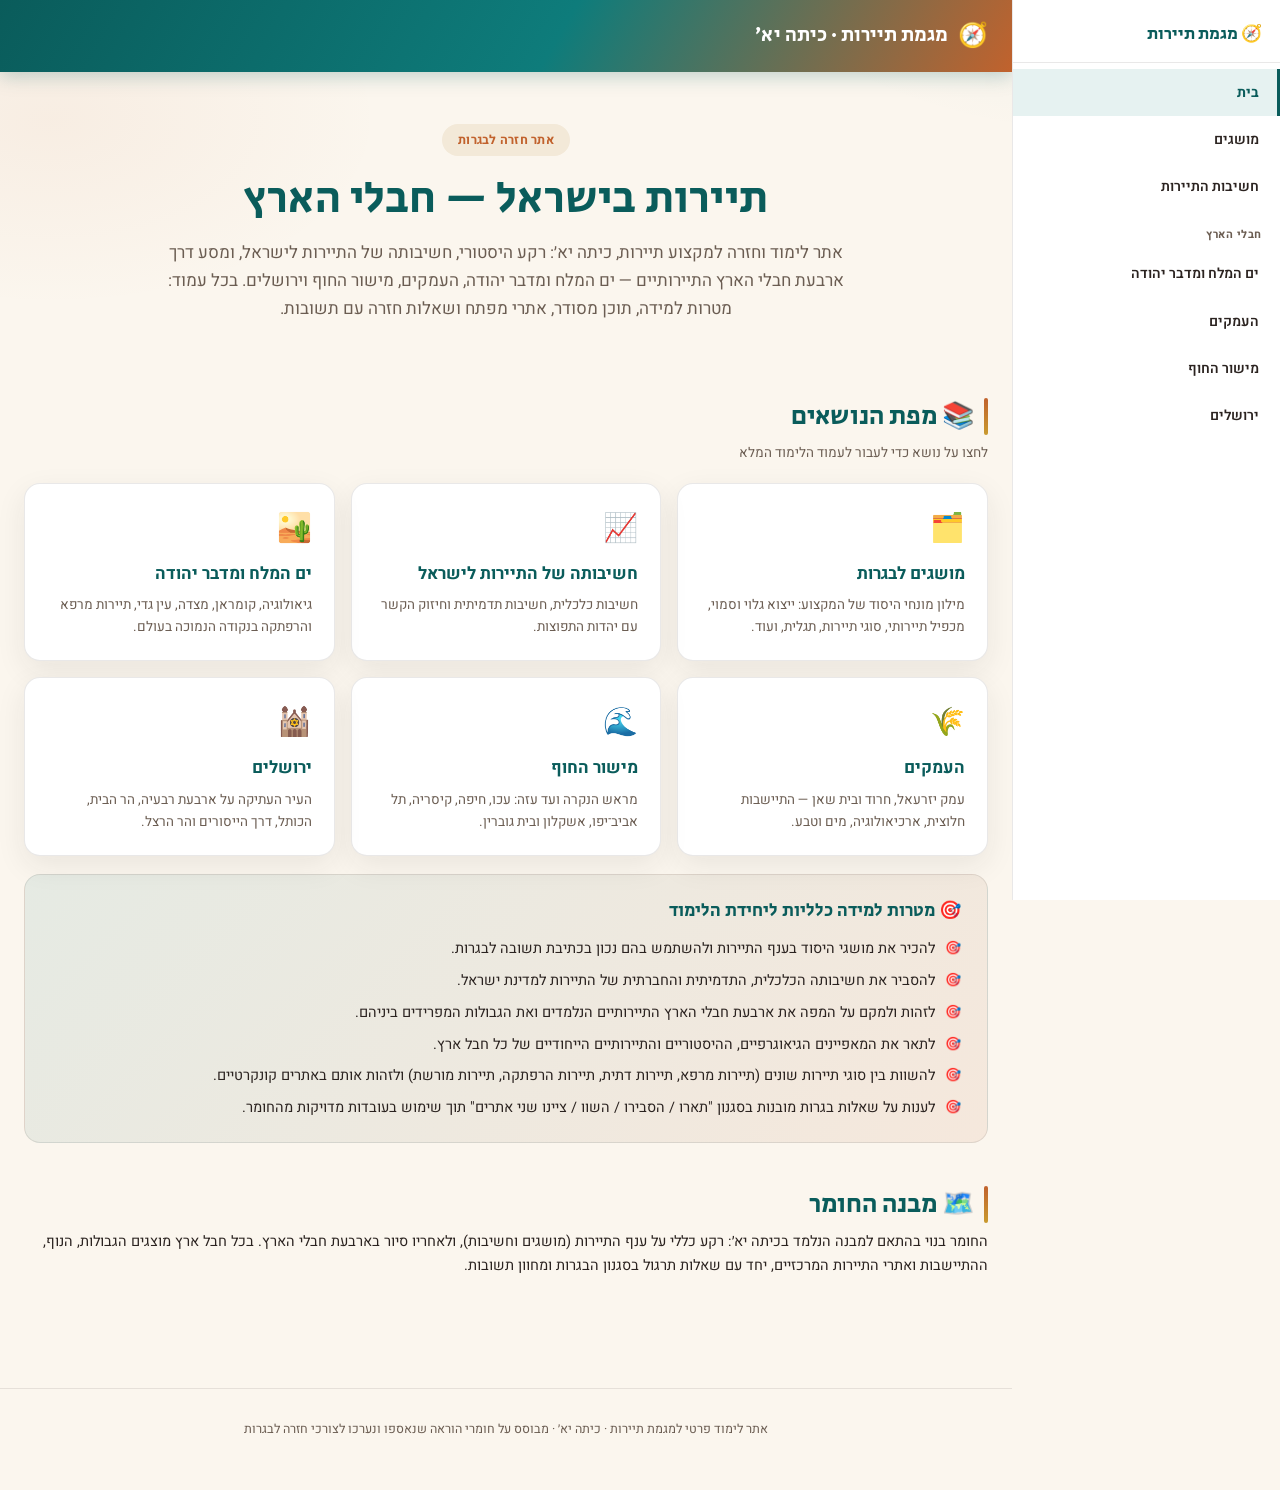
==== commit 65110c8b: "הפרדת חבלי הארץ לקטגוריה משלהם בסרגל הצדדי "חשיבות התיירות" הוא פרק נושאי ולא חבל גיאוגרפי (כמו שכבר" ====
--- a/index.html
+++ b/index.html
@@ -18,8 +18,8 @@
   </div>
   <a href="index.html" class="active">בית</a>
   <a href="musagim.html">מושגים</a>
-  <div class="side-nav-divider">פרקי לימוד</div>
   <a href="hashivut.html">חשיבות התיירות</a>
+  <div class="side-nav-divider">חבלי הארץ</div>
   <a href="yam-hamelach.html">ים המלח ומדבר יהודה</a>
   <a href="haamakim.html">העמקים</a>
   <a href="mishor-hachof.html">מישור החוף</a>
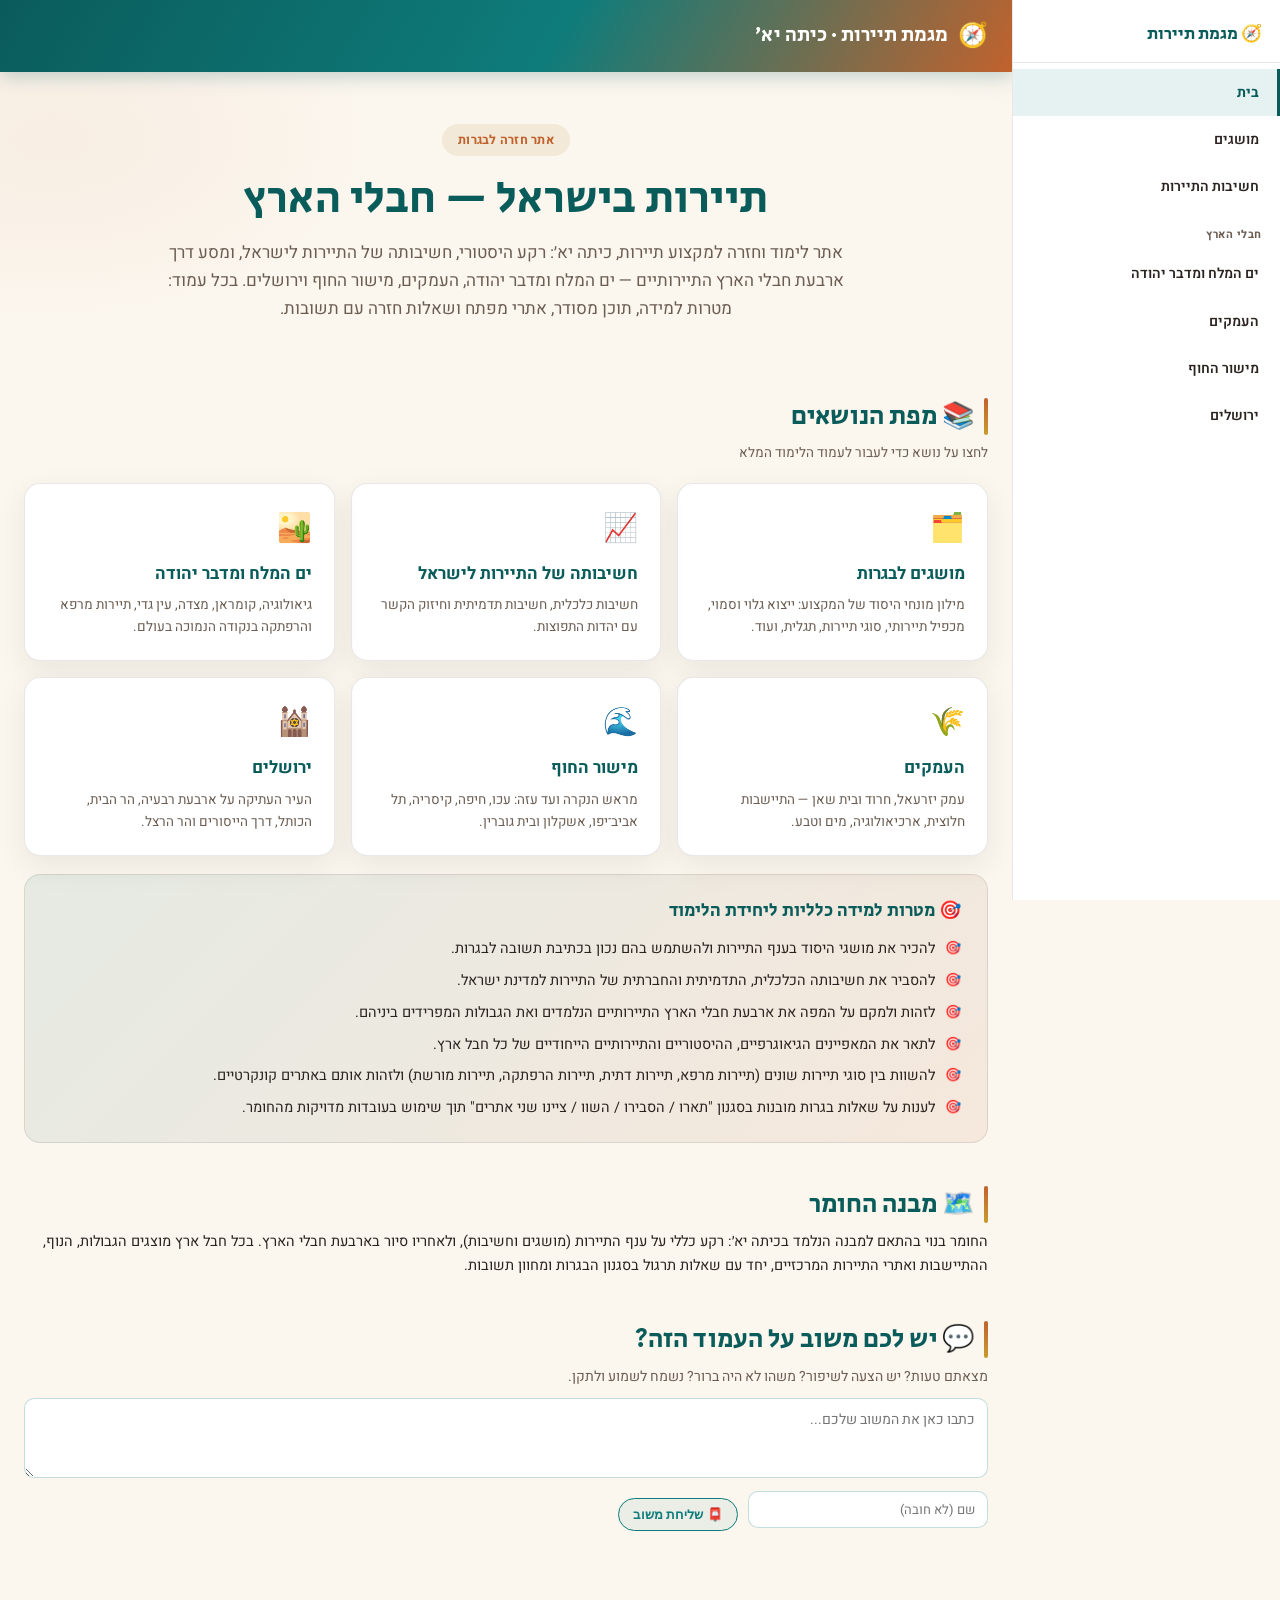
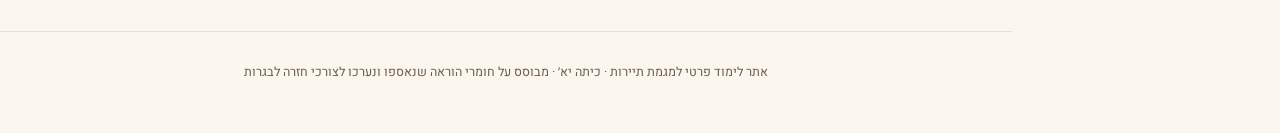
==== commit c684f2cc: "הוספת תיבת משוב תלמידים ולוג שגיאות קליינט בכל עמודי התוכן בתחתית כל 7 עמודי התוכן הציבוריים נוספה ת" ====
--- a/index.html
+++ b/index.html
@@ -105,6 +105,19 @@
     </div>
   </div>
 
+  <div class="section page-feedback">
+    <div class="section-title">💬 יש לכם משוב על העמוד הזה?</div>
+    <p style="color:var(--ink-soft);font-size:14px;margin-bottom:10px;">מצאתם טעות? יש הצעה לשיפור? משהו לא היה ברור? נשמח לשמוע ולתקן.</p>
+    <div class="feedback-form">
+      <textarea class="feedback-textarea" id="feedbackText" placeholder="כתבו כאן את המשוב שלכם..."></textarea>
+      <div class="feedback-row">
+        <input type="text" class="feedback-name-input" id="feedbackName" placeholder="שם (לא חובה)">
+        <button class="btn-hint" type="button" onclick="submitPageFeedback()">📮 שליחת משוב</button>
+      </div>
+      <div class="feedback-thanks" id="feedbackThanks"></div>
+    </div>
+  </div>
+
 </main>
 
 <footer class="site-footer">
@@ -112,6 +125,45 @@
 </footer>
 
 <script>
+const BAGRUT_API_URL = 'https://script.google.com/macros/s/AKfycbwf3-MNZBBi64zXcNH7wfhBRoEBl9brtQ9QRI4Won5RmUIOrl_WBivN6uI5NAp6Mc0h/exec';
+
+/* ===== משוב עמוד + לוג שגיאות קליינט (fire-and-forget, לא חוסם UX) ===== */
+const BAGRUT_PAGE_ID = location.pathname.split('/').pop() || 'index.html';
+
+function logClientError_(message, context) {
+  try {
+    fetch(BAGRUT_API_URL, {
+      method: 'POST',
+      body: JSON.stringify({ action: 'logClientError', page: BAGRUT_PAGE_ID, message: String(message).slice(0, 500), context: String(context || '').slice(0, 500) })
+    }).catch(function(){});
+  } catch (e) {}
+}
+window.addEventListener('error', function(e) { logClientError_(e.message, (e.filename || '') + ':' + (e.lineno || '')); });
+window.addEventListener('unhandledrejection', function(e) { logClientError_('unhandledrejection: ' + ((e.reason && e.reason.message) || e.reason), ''); });
+
+async function submitPageFeedback() {
+  const textEl = document.getElementById('feedbackText');
+  const nameEl = document.getElementById('feedbackName');
+  const thanksEl = document.getElementById('feedbackThanks');
+  const feedback = textEl.value.trim();
+  if (!feedback) { textEl.focus(); return; }
+  try {
+    const res = await fetch(BAGRUT_API_URL, {
+      method: 'POST',
+      body: JSON.stringify({ action: 'submitPageFeedback', page: BAGRUT_PAGE_ID, feedback, name: nameEl.value.trim() })
+    });
+    const data = await res.json();
+    if (!data.ok) throw new Error(data.error);
+    textEl.value = '';
+    nameEl.value = '';
+    thanksEl.textContent = 'תודה! המשוב נשלח 🙌';
+    thanksEl.classList.add('show');
+  } catch (e) {
+    thanksEl.textContent = 'שגיאה בשליחה: ' + e.message;
+    thanksEl.classList.add('show');
+  }
+}
+
 function toggleSidebar(open) {
   document.getElementById('sideNav').classList.toggle('open', open);
   document.getElementById('sideNavOverlay').classList.toggle('open', open);
--- a/style.css
+++ b/style.css
@@ -683,6 +683,24 @@
 .open-answer-feedback.show { display: block; }
 .open-answer-feedback.loading { color: var(--ink-soft); font-style: italic; border-right-color: var(--gold); }
 
+/* ===== משוב תלמידים בתחתית עמוד ===== */
+.feedback-form { display: flex; flex-direction: column; gap: 10px; margin-top: 6px; }
+.feedback-textarea {
+  width: 100%; min-height: 80px; padding: 10px 12px; border-radius: 10px;
+  border: 1px solid rgba(14,124,123,0.25); background: #fff; color: var(--ink);
+  font-family: inherit; font-size: 14px; resize: vertical;
+}
+.feedback-textarea:focus { outline: none; border-color: var(--teal); }
+.feedback-row { display: flex; flex-wrap: wrap; gap: 10px; align-items: center; }
+.feedback-name-input {
+  flex: 1; min-width: 160px; max-width: 240px; padding: 8px 12px; border-radius: 10px;
+  border: 1px solid rgba(14,124,123,0.25); background: #fff; color: var(--ink);
+  font-family: inherit; font-size: 13px;
+}
+.feedback-name-input:focus { outline: none; border-color: var(--teal); }
+.feedback-thanks { display: none; margin-top: 2px; font-size: 13px; color: var(--teal-dark); font-weight: 700; }
+.feedback-thanks.show { display: block; }
+
 .bot-toggle {
   position: fixed; bottom: 22px; left: 22px; z-index: 500;
   display: flex; align-items: center; gap: 8px; padding: 12px 18px;
